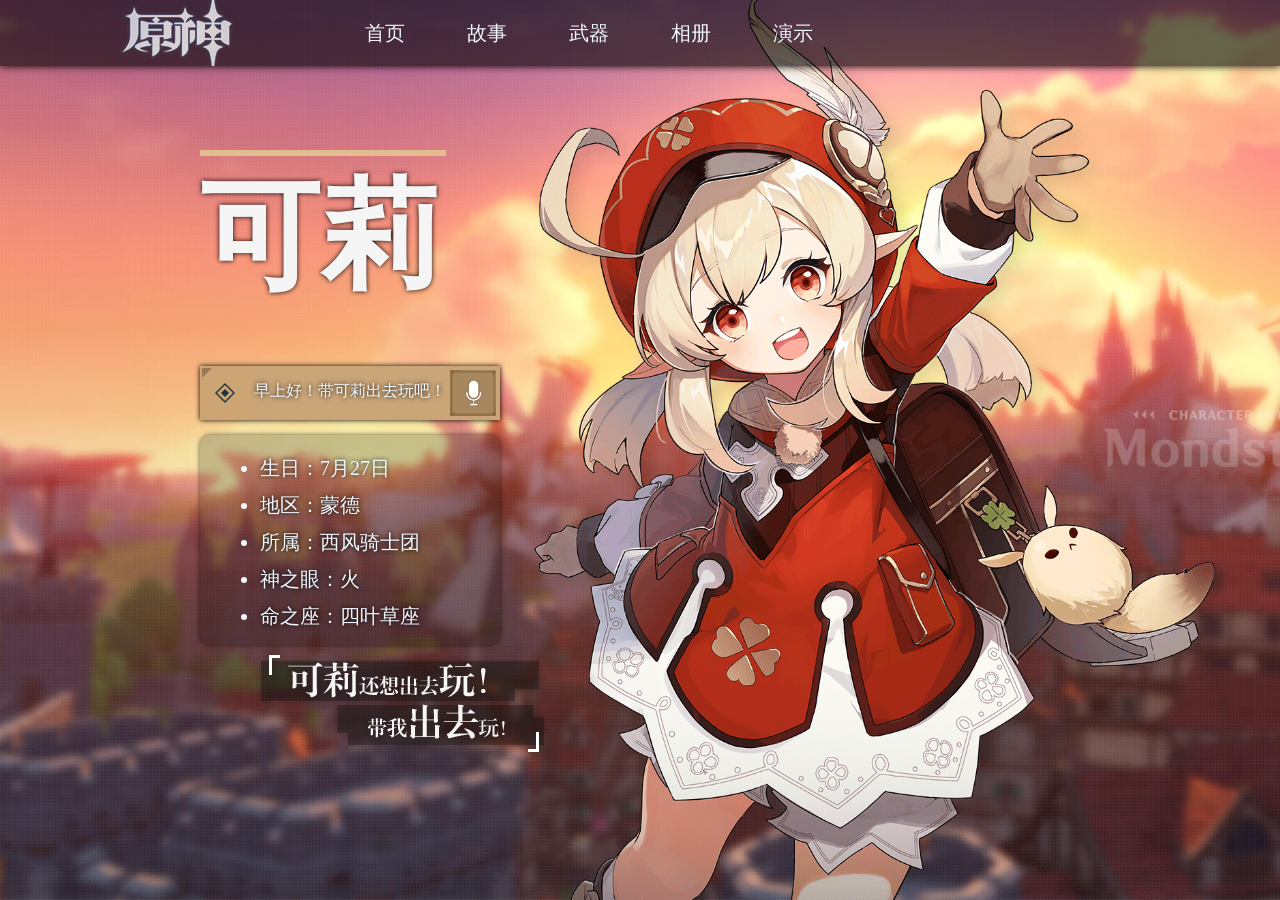
==== index.html @ bc4cc8e8 "**first commit**" ====
<!DOCTYPE html>

<html>
    <head>
        <title>角色介绍：可莉</title>

        <meta charset="utf-8">

        <link href="./css/main.css" rel="stylesheet" type="text/css" />
        <link href="./css/navi.css" rel="stylesheet" type="text/css" />

        <style>
            @font-face {
              font-family: "hk4e";
              src: url("./fonts/hk4e_zh-cn.ttf");
            }

            body {
                background: linear-gradient(rgb(167, 110, 158), rgb(244, 186, 133));

                background-position: center center;
                background-repeat: no-repeat;
                background-attachment: fixed;
                background-size: cover;
            }
            
            #__body {
                opacity: 0;

                transition-property: all;
                transition-duration: 0.5s;
            }

            .frame-box {
                width: 100%;
                height: 100%;
                position: absolute;

                background: linear-gradient(rgb(167, 110, 158), rgb(244, 186, 133));
                
                background-position: center center;
                background-repeat: no-repeat;
                background-attachment: fixed;
                background-size: cover;
            }

            iframe {
                width: 100%;
                height: 100%;
                position: absolute;

                transition-property: all;
                transition-duration: 0.5s;
            }
        </style>
    </head>

    <body>

        <audio id="__main_bgm" src="./static/genshin-activity-bgm.mp3" autoplay loop></audio>
        
        <div id="__body">
            <div class="navi-box" id="__navi_box">
                <div class="menu-panel-box">
                    <iframe id="__menu_panel_frame" class="menu-panel-frame" src="./pages/_menu_panel.html" frameborder="0"></iframe>
                </div>

                <div class="navi-bar" id="__navi_bar">
                    <img style="cursor: pointer;" src="./static/genshin-logo.png" onclick="setFrameUrl('https://ys.mihoyo.com/main/')">

                    <table class="navi-table">
                        <tr>
                            <td class="navi-item" onclick="setFrameUrl('./pages/main.html')"><div class="navi-item-stick"></div>首页</td>
                            <td class="navi-item" onclick="setFrameUrl('./pages/main.html#char-story')"><div class="navi-item-stick"></div>故事</td>
                            <td class="navi-item" onclick="setFrameUrl('./pages/weapon.html')"><div class="navi-item-stick"></div>武器</td>
                            <td class="navi-item" onclick="setFrameUrl('./pages/album.html')"><div class="navi-item-stick"></div>相册</td>
                            <td class="navi-item" onclick="switchNaviBox(0)"><div class="navi-item-stick"></div><span id="__more_text">演示</span></td>
                        </tr>
                    </table>
                </div>
            </div>

            <div class="frame-box">
                <iframe id="__frame" src="./pages/main.html" frameborder="0"></iframe>
            </div>
        </div>

        <script>
            setTimeout(() => {     
                var body = document.getElementById('__body');
                body.style.opacity = '1';
            }, 500);
            
            (() => {
                    console.log('init frame.');
                    var frame = document.getElementById('__frame');
    
                    frame.addEventListener( "load", function(){  
                        console.log('frame load complete');
                        frame.style.opacity = '1';

                        this.removeEventListener( "load", arguments.call, false);  
                    }, false);
            })();
        </script>

        <script type="text/javascript" src="./js/main.js"></script>
        <script type="text/javascript" src="./js/navi.js"></script>
    </body>
</html>
---- css/main.css ----
::-webkit-scrollbar {
    width: 0px;
}

* {
    margin: 0px;
}

body {
    background-color: aliceblue;
    background-repeat: no-repeat;
}

.main-box {
    background-image: url(../static/background.jpg);
    background-position: center center;
    background-repeat: no-repeat;
    background-attachment: fixed;
    background-size: cover;

    height: 800px;

    transition-duration: 0.5s;
    transition-property: all;
}

.char-box {
    transition-property: all;
    transition-duration: 1s;

    position: relative;

    background-image: url(../static/klee.png);
    background-position: center center;
    background-repeat: no-repeat;
    background-size: cover;
    height: 800px;

    margin: 0px;
}

.char-box:hover {
    margin-left: 20px;
}

.detail-box {
    padding-top: 150px;
    padding-left: 200px;
    width: 500px;
}

.name-box {
    transition-property: text-shadow;
    transition-duration: 0.5s;

    width: 250px;

    cursor: default;

    font-size: 120px;
    font-family: '宋体';
    color: whitesmoke;
    text-shadow: 0 0 5px black;
}

.name-box:hover {
    text-shadow: 0 0 5px blanchedalmond;
    cursor: pointer;
}

#__char_sub_title {
    font-size: 20px;
    margin-bottom: 20px;
    font-family: 'hk4e';
    opacity: 0;

    transition-duration: 0.5s;
    transition-property: all;
}

.hr-box {
    border-style: solid;
    border-color: rgb(225, 189, 144);

    width: 240px;
}

.voice-box {
    background-color: rgb(202, 165, 120);

    width: 300px;
    height: 54px;

    display: flex;

    box-shadow: 0 0 5px;
}

.voice-dot {
    background-image: url(../static/voice-dot.jpg);
    height: 54px;
    width: 54px;
    margin: 0;
    display: inline-block;
}

.voice-text {
    vertical-align: middle;
    padding-top: 15px;
    color: aliceblue;
    text-shadow: 0 0 5px black;
}

.voice-mic {
    background-image: url(../static/voice-mic.png);
    background-size: cover;

    width: 54px;
    height: 54px;
}

.voice-mic:hover {
    cursor: pointer;
}

.info-box {
    background-color: rgb(0, 0, 0, 0.2);
    width: 280px;
    height: 170px;

    margin-top: 15px;
    padding-top: 20px;
    padding-bottom: 20px;
    padding-left: 20px;

    border-radius: 10px;

    box-shadow: 0 0 5px rgb(0, 0, 0, 0.6);
}

.info-box ul li {
    font-size: 20px;
    padding-bottom: 10px;
    color: aliceblue;
    text-shadow: 0 0 5px black;
    cursor: default;

    transition-duration: 0.5s;
    transition-property: all;
}

.info-box ul li:hover {
    text-shadow: 0 0 5px gold;
}

.story-box {
    height: 450px;
    width: 100%;
    display: flex;
}

.story-box-left-banner {
    height: 100%;
    width: 50%;

    overflow: hidden;
}

.story-box-left-banner img {
    transition-property: all;
    transition-duration: 0.8s;

    height: 100%;
    height: 100%;

    object-fit: cover;
}

.story-box-left-banner:hover img {
    transform: scale(1.05);
}

.story-box-right {
    width: 50%;
}

.story-box-content {
    padding: 50px;

    font-family: '微软雅黑';
}

.story-box-nav {
    width: 50px;
    background-color: black;
}

.story-box-nav-table {
    width: 100%;
    height: 100%;
}

.story-box-nav-item {
    text-align: center;
    color: whitesmoke;

    transition-property: all;
    transition-duration: 0.5s;
}

.story-box-nav-item:hover {
    cursor: pointer;

    text-shadow: 0 0 10px antiquewhite;
}

.story-box-nav-stick {
    position: absolute;

    transition-property: all;
    transition-duration: 0.5s;

    margin-top: -3px;
    height: 30px;
    width: 2px;

    background-color: rgba(0, 0, 0, 0);
}

.story-box-nav-item:hover .story-box-nav-stick {
    background-color: antiquewhite;
}

.story-box-title {
    height: 100%;
    background-color: black;
}

.story-box-title-content {
    font-size: 30px;
    color: aliceblue;
    margin-top: 140px;
    margin-left: 10px;
    width: 35px;
    
    font-family: 'hk4e';
}

#__story_content {
    padding-top: 40px;
    font-size: 20px;
    line-height: 28px;
    
    font-family: 'hk4e';
}

#__story_box_content {
    transition-duration: 0.2s;
    transition-property: all;

    opacity: 1;
}

.char-slogan {
    transition-property: all;
    transition-duration: 1s;

    margin-left: 50px;
    opacity: 0;
}
---- css/navi.css ----
.navi-bar {
    top: 700px;

    position: absolute;
    display: flex;

    transition-property: all;
    transition-duration: 1s;

    width: 100%;
    height: 66px;

    z-index: 999;
}

.navi-table {
    width: 40%;

    cursor: default;
}

.navi-item {
    transition-property: all;
    transition-duration: 0.5s;

    font-size: 20px;
    font-weight: 100;
    color: aliceblue;
}

.navi-item:hover {
    z-index: 999;
    text-shadow: 0 0 5px papayawhip;
}

.navi-item-stick {
    transition-duration: 0.5s;
    transition-property: all;

    margin-top: -20px;
    margin-left: -2.5px;

    position: absolute;
    
    width: 45px;
    height: 5px;
    background-color: rgba(0, 0, 0, 0);

}

.navi-item:hover .navi-item-stick{
    background-color: antiquewhite;
}

.drop-down-btn {
    width: 66px;
    height: 66px;
}

.navi-box {
    position: fixed;
    height: 800px;
    width: 100%;
    z-index: 999;

    top: -1000px;

    background-color: rgb(1, 1, 1, 0.6);
    box-shadow: 0 0 8px;

    transition-duration: 0.5s;
    transition-property: all;
}

.menu-panel-box {
    position: absolute;
    width: 100%;
    height: calc(100% - 66px);
}
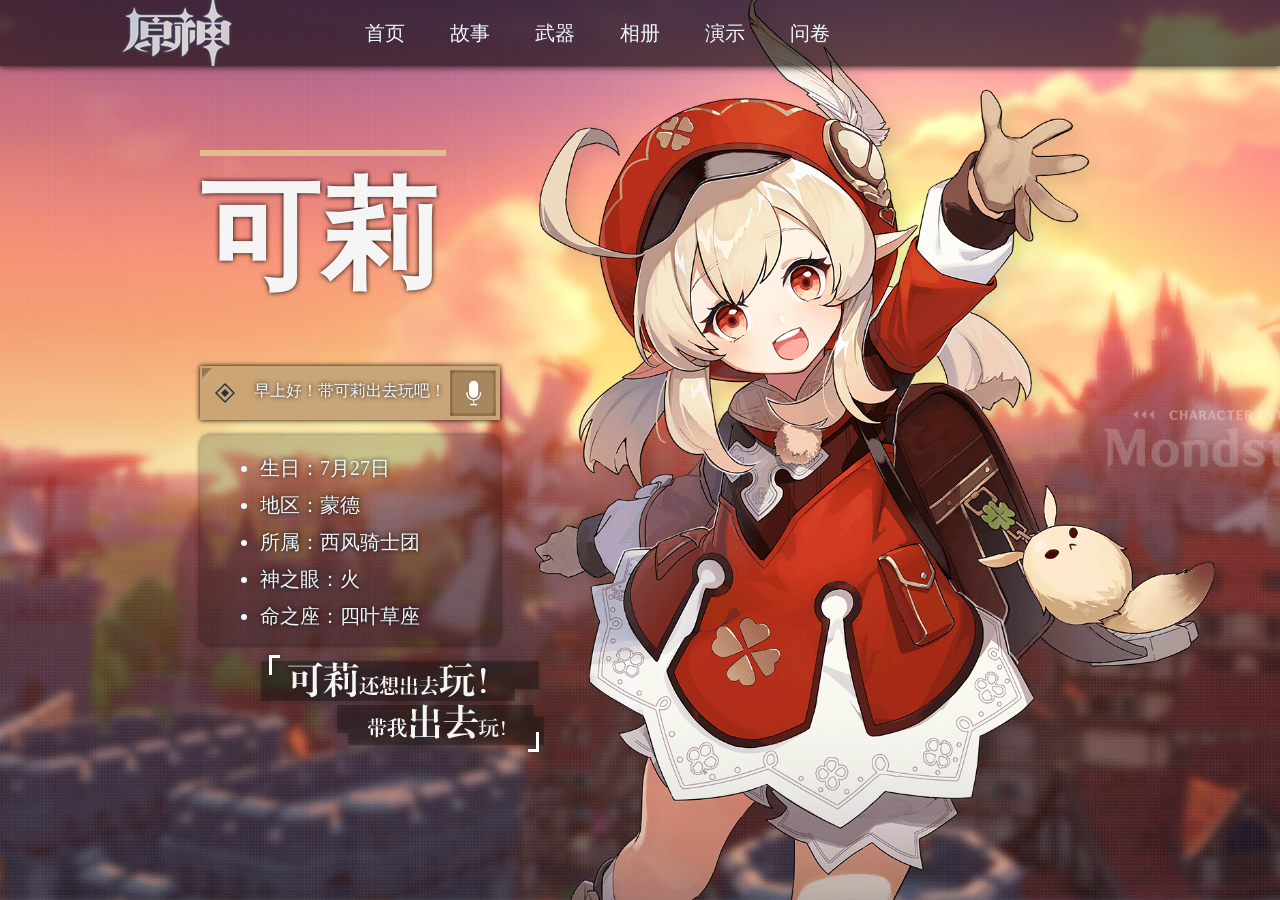
==== commit f8ca63f9: "..." ====
--- a/index.html
+++ b/index.html
@@ -42,6 +42,8 @@
                 background-repeat: no-repeat;
                 background-attachment: fixed;
                 background-size: cover;
+
+                overflow: hidden;
             }
 
             iframe {
@@ -74,7 +76,8 @@
                             <td class="navi-item" onclick="setFrameUrl('./pages/main.html#char-story')"><div class="navi-item-stick"></div>故事</td>
                             <td class="navi-item" onclick="setFrameUrl('./pages/weapon.html')"><div class="navi-item-stick"></div>武器</td>
                             <td class="navi-item" onclick="setFrameUrl('./pages/album.html')"><div class="navi-item-stick"></div>相册</td>
-                            <td class="navi-item" onclick="switchNaviBox(0)"><div class="navi-item-stick"></div><span id="__more_text">演示</span></td>
+                            <td class="navi-item" onclick="switchNaviBox(0, './pages/_menu_panel.html')"><div class="navi-item-stick"></div><span id="__more_text">演示</span></td>
+                            <td class="navi-item" onclick="switchNaviBox(1, './pages/_quest.html')"><div class="navi-item-stick"></div><span id="__more_text_2">问卷</span></td>
                         </tr>
                     </table>
                 </div>
@@ -94,10 +97,18 @@
             (() => {
                     console.log('init frame.');
                     var frame = document.getElementById('__frame');
+                    var menu_frame = document.getElementById('__menu_panel_frame');
     
                     frame.addEventListener( "load", function(){  
                         console.log('frame load complete');
                         frame.style.opacity = '1';
+
+                        this.removeEventListener( "load", arguments.call, false);  
+                    }, false);
+                    
+                    menu_frame.addEventListener( "load", function(){  
+                        console.log('menu frame load complete');
+                        menu_frame.style.opacity = '1';
 
                         this.removeEventListener( "load", arguments.call, false);  
                     }, false);
--- a/css/main.css
+++ b/css/main.css
@@ -268,4 +268,8 @@
 
     margin-left: 50px;
     opacity: 0;
+}
+
+.name-box:active {
+    scale: 0.98;
 }
